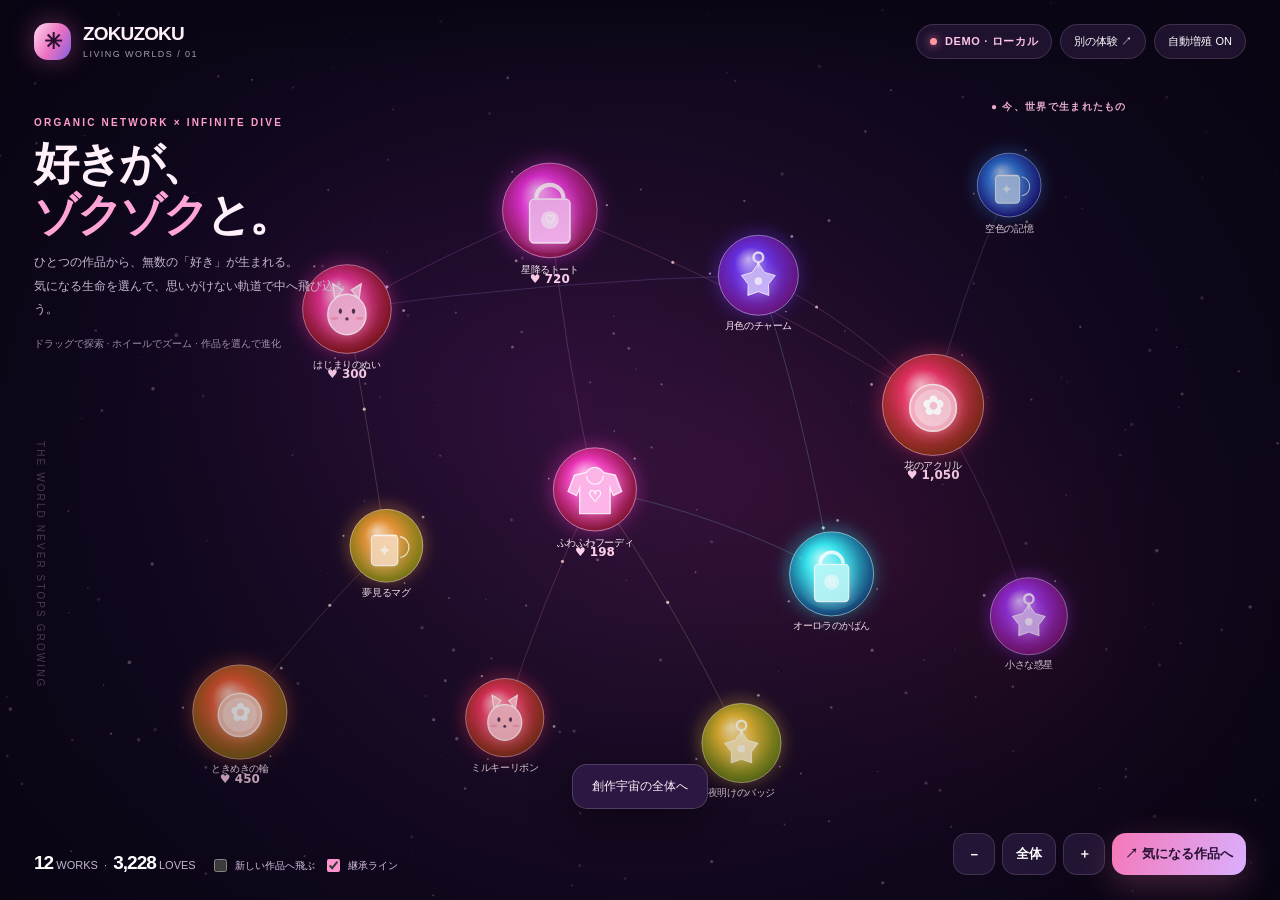
==== zokuzoku-living-worlds/01-living-cosmos.html @ f651d90e "feat(zokuzoku): build organic cosmos with dynamic non-linear dives" ====
<!doctype html><html lang="ja"><head><meta charset="utf-8"><meta name="viewport" content="width=device-width,initial-scale=1"><meta name="theme-color" content="#090513"><title>ZOKUZOKU — LIVING COSMOS</title><link rel="stylesheet" href="shared/theme.css"><style>
body{background:#090412}.leftnote{pointer-events:none}.scene-tint{position:fixed;inset:0;pointer-events:none;background:radial-gradient(ellipse at 50% 50%,transparent 25%,#05030b75 100%);z-index:1}.topbar,.leftnote,.bottombar{z-index:6}.topright .pill{color:#ffc5e9}.switchrow{display:flex;gap:8px;margin-top:6px}.switchrow label{font-size:10px;color:#d7c2df;display:flex;align-items:center;gap:5px}.switchrow input{accent-color:#ff95cf}.footmark{position:fixed;left:35px;top:49%;z-index:3;color:#cfa2df50;font-size:10px;letter-spacing:.21em;writing-mode:vertical-rl;pointer-events:none}.panel.open~.eventfeed{opacity:.5}
</style></head><body>
<canvas class="world" id="world" aria-label="作品がリアルタイムに増殖するインタラクティブな創作ネットワーク"></canvas><div class="scene-tint"></div>
<div class="overlay topbar"><a class="brand" href="index.html"><div class="brandicon">✳</div><div><b>ZOKUZOKU</b><small>LIVING WORLDS / 01</small></div></a><div class="topright"><span id="connection" class="pill"><i class="live-dot"></i>DEMO</span><a class="smallbtn" href="02-gravity-jam.html">別の体験 ↗</a><button id="toggleDemo" class="smallbtn">自動増殖 ON</button></div></div>
<div class="overlay leftnote"><div class="eyebrow">ORGANIC NETWORK × INFINITE DIVE</div><h1>好きが、<br><em>ゾクゾク</em>と。</h1><p>ひとつの作品から、無数の「好き」が生まれる。<br>気になる生命を選んで、思いがけない軌道で中へ飛び込もう。</p><div class="hint">ドラッグで探索 · ホイールでズーム · 作品を選んで進化</div></div>
<div class="footmark">THE WORLD NEVER STOPS GROWING</div>
<div id="eventfeed" class="eventfeed"><div class="feed-title">● 今、世界で生まれたもの</div><div id="feed"></div></div>
<div class="overlay bottombar"><div class="bottomleft"><div><b id="count">12</b> WORKS&nbsp;&nbsp;·&nbsp;&nbsp;<b id="totalLikes">—</b> LOVES</div><div class="switchrow"><label><input type="checkbox" id="follow"> 新しい作品へ飛ぶ</label><label><input type="checkbox" id="showLines" checked> 継承ライン</label></div></div><div class="controls"><button class="control" id="zoomOut" title="縮小">−</button><button class="control" id="reset" title="全体を見る">全体</button><button class="control" id="zoomIn" title="拡大">＋</button><button class="control primary" id="random">↗ 気になる作品へ</button></div></div>
<aside class="panel" id="panel" aria-label="作品の詳細"><div class="panelhead"><span id="sourceLabel">CREATION DETAILS</span><button class="close" id="close" aria-label="閉じる">×</button></div><div class="panel-art"><canvas id="preview"></canvas></div><h2 id="artTitle">作品名</h2><div id="artBy" class="byline">—</div><div class="votes"><div><strong id="likeNumber">0</strong><small>この作品を「好き」</small></div><button class="control primary" id="love">♡ 好き！</button></div><label class="label" for="prompt">この作品の、どんなところを進化させる？</label><input class="prompt" id="prompt" maxlength="100" placeholder="例：もっとふわふわ、夜空の色に…"><button class="bigbtn" id="evolve">✦ この作品から新しく生み出す</button><div class="gridbtn"><button class="bigbtn outlinebtn" id="mix">↗ 別の作品と融合</button><button class="bigbtn outlinebtn" id="dive">◎ もう一度ダイブ</button></div><p class="micronote">生成ビジュアルは試作用の描画です。画像生成AIには未接続です。デモで追加した作品は共有されません。</p></aside>
<div class="toast" id="toast" role="status"></div>
<script src="shared/model.js"></script><script src="shared/live.js"></script><script>
(()=>{'use strict';
const M=ZokoModel,$=s=>document.querySelector(s),canvas=$('#world'),ctx=canvas.getContext('2d'),reduced=matchMedia('(prefers-reduced-motion: reduce)').matches;
let w=0,h=0,dpr=1,pan={x:0,y:0,z:.58,r:0},target={x:0,y:0,z:.58,r:0},flight=null,selected=null,hover=null,mixFrom=null,time=0,animateDemo=true,follow=false,lines=true,lastDemo=0,lastTs=0,drag=null,initializing=true;
const nodes=M.seeds.map(n=>({...n,bornAt:0})),map=new Map(nodes.map(n=>[n.id,n])),ripples=[],particles=[],stars=Array.from({length:235},()=>({x:Math.random(),y:Math.random(),r:.3+Math.random()*1.6,a:Math.random()*6.28}));
function toast(txt){const el=$('#toast');el.textContent=txt;el.classList.add('show');clearTimeout(toast.timer);toast.timer=setTimeout(()=>el.classList.remove('show'),2900)}
function feed(html){const el=$('#feed'),div=document.createElement('div');div.className='feed-entry';div.textContent=html;el.prepend(div);while(el.children.length>3)el.lastChild.remove()}
function totals(){$('#count').textContent=nodes.length;$('#totalLikes').textContent=nodes.reduce((x,n)=>x+n.votes,0).toLocaleString('ja-JP')}
function addNode(n,src='demo',quiet=false){if(map.has(n.id))return;n={...n,bornAt:quiet?0:performance.now(),vx:0,vy:0};nodes.push(n);map.set(n.id,n);if(!quiet){ripples.push({x:n.x,y:n.y,at:performance.now(),hue:n.hue});if(src==='demo')feed('DEMO · 新しい作品が生まれました');else feed(`${n.author||'誰か'}が「${n.title}」を生成`);if(follow)flyTo(n,true)}totals()}
function onEvent(e){if(e.type==='create'){const n=e.payload?.node;if(n)addNode(n,'live',initializing)}else if(e.type==='like'){const n=map.get(e.payload?.nodeId);if(n){n.votes=Math.max(0,Number(e.payload.votes??(n.votes+1)));ripples.push({x:n.x,y:n.y,at:performance.now(),hue:n.hue});if(selected?.id===n.id)panelUpdate();totals()}}}
function status(s){$('#connection').innerHTML=`<i class="live-dot"></i>${s==='live'?'LIVE · 共有':s==='reconnecting'?'再接続中':'DEMO · ローカル'}`}
const live=ZokoLive.connection(onEvent,status);
function resize(){w=innerWidth;h=innerHeight;dpr=Math.min(devicePixelRatio||1,2);canvas.width=w*dpr;canvas.height=h*dpr;canvas.style.width=w+'px';canvas.style.height=h+'px';ctx.setTransform(dpr,0,0,dpr,0,0)}
const ease=t=>1-Math.pow(1-t,4),lerp=(a,b,t)=>a+(b-a)*t;
function xy(n){const dx=(n.x-pan.x)*pan.z,dy=(n.y-pan.y)*pan.z,c=Math.cos(pan.r),s=Math.sin(pan.r);return{x:w/2+dx*c-dy*s,y:h/2+dx*s+dy*c}}
function fromScreen(x,y){const dx=x-w/2,dy=y-h/2,c=Math.cos(-pan.r),s=Math.sin(-pan.r);return{x:pan.x+(dx*c-dy*s)/pan.z,y:pan.y+(dx*s+dy*c)/pan.z}}
function beginTransform(){ctx.translate(w/2,h/2);ctx.rotate(pan.r);ctx.scale(pan.z,pan.z);ctx.translate(-pan.x,-pan.y)}
function flyTo(n,soft=false){if(reduced){pan={x:n.x,y:n.y,z:Math.max(.7,Math.min(1.65,130/M.nodeRadius(n.votes))),r:0};target={...pan};return}
const styles=['spiral','swoop','whip','arc','glide'];let shape=styles[Math.floor(Math.random()*styles.length)];let end={x:n.x,y:n.y,z:soft?.82:M.clamp(160/M.nodeRadius(n.votes),1.08,1.7),r:0},start={...pan};
const dx=end.x-start.x,dy=end.y-start.y,dist=Math.hypot(dx,dy),side=(Math.random()>.5?1:-1),a=M.rand(.21,.65),offset=Math.min(850,dist*a+100);
flight={start,end,at:performance.now(),dur:soft?930:M.rand(920,1580),shape,side,offset,nx:-dy/(dist||1),ny:dx/(dist||1)};
}
function advanceCamera(now){if(flight){const f=M.clamp((now-flight.at)/flight.dur,0,1),e=ease(f),g=Math.sin(Math.PI*f),s=flight.start,t=flight.end;
let bend=0;if(flight.shape==='spiral')bend=g*flight.offset*Math.cos(f*3*Math.PI)*.45;else if(flight.shape==='swoop')bend=g*flight.offset;else if(flight.shape==='whip')bend=Math.sin(Math.PI*f*.7)*flight.offset*(1-f);else if(flight.shape==='arc')bend=g*flight.offset*.63;else bend=Math.sin(Math.PI*f*2)*flight.offset*.25;
pan.x=lerp(s.x,t.x,e)+flight.nx*bend*flight.side;pan.y=lerp(s.y,t.y,e)+flight.ny*bend*flight.side;
const dip=flight.shape==='whip'?Math.sin(Math.PI*f)*.46:flight.shape==='spiral'?.35*Math.sin(Math.PI*f):0;
pan.z=lerp(s.z,t.z,e)*(1+dip);pan.r=(flight.shape==='spiral'?Math.sin(Math.PI*f*2)*.09:flight.shape==='arc'?Math.sin(Math.PI*f)*.06:0)*flight.side;
if(f>=1){flight=null;target={...pan}}}else{pan.x=lerp(pan.x,target.x,.085);pan.y=lerp(pan.y,target.y,.085);pan.z=lerp(pan.z,target.z,.105);pan.r=lerp(pan.r,0,.05)}}
function background(now){const gr=ctx.createRadialGradient(w*.5,h*.54,20,w*.5,h*.54,Math.max(w,h)*.85);gr.addColorStop(0,'#271031');gr.addColorStop(.47,'#120821');gr.addColorStop(1,'#05040c');ctx.fillStyle=gr;ctx.fillRect(0,0,w,h);
for(const s of stars){let x=(s.x*w-pan.x*.016*s.r+w*10)%w,y=(s.y*h-pan.y*.017*s.r+h*10)%h;ctx.fillStyle=`rgba(255,215,243,${.14+.22*Math.sin(now*.00045+s.a)**2})`;ctx.beginPath();ctx.arc(x,y,s.r,0,7);ctx.fill()}
for(let k=0;k<5;k++){const x=w*(.25+k*.15)+Math.sin(now*.00013+k)*50,y=h*(.35+k*.09);const gg=ctx.createRadialGradient(x,y,0,x,y,360);gg.addColorStop(0,`hsla(${285+k*17},90%,55%,.055)`);gg.addColorStop(1,'transparent');ctx.fillStyle=gg;ctx.fillRect(x-360,y-360,720,720)}
}
function edges(now){if(!lines)return;for(const n of nodes){for(const id of n.parentIds||[]){let p=map.get(id);if(!p)continue;let mx=(p.x+n.x)/2,my=(p.y+n.y)/2-18,cp=Math.cos(now*.0004+n.hue)*20;
ctx.beginPath();ctx.moveTo(p.x,p.y);ctx.quadraticCurveTo(mx+cp,my-cp,n.x,n.y);ctx.strokeStyle=`hsla(${n.hue},90%,78%,.21)`;ctx.lineWidth=1.7;ctx.stroke();const k=((now*.00014+(n.hue/360))%1),x=(1-k)*(1-k)*p.x+2*(1-k)*k*(mx+cp)+k*k*n.x,y=(1-k)*(1-k)*p.y+2*(1-k)*k*(my-cp)+k*k*n.y;ctx.fillStyle=`hsla(${n.hue},100%,90%,.78)`;ctx.beginPath();ctx.arc(x,y,2.8,0,7);ctx.fill()}}
}
function draw(now){requestAnimationFrame(draw);if(!lastTs)lastTs=now;time=now/1000;advanceCamera(now);ctx.setTransform(dpr,0,0,dpr,0,0);background(now);ctx.save();beginTransform();edges(now);
for(const n of nodes){const q=xy(n),r=M.nodeRadius(n.votes),screenR=r*pan.z;if(screenR<2||q.x<-(screenR+120)||q.x>w+screenR+120||q.y<-(screenR+120)||q.y>h+screenR+120)continue;
const age=n.bornAt?(now-n.bornAt)/850:1,scale=reduced?1:M.clamp(age,0,1),pop=1+Math.sin(Math.PI*scale)*.35;let rr=r*(.1+scale*.9)*pop;
if(n.id===hover?.id)rr*=1.08;M.nodeArt(ctx,n,rr,time,n.id===selected?.id);
ctx.textAlign='center';ctx.font=`${Math.max(12,Math.min(17,15/pan.z))}px system-ui`;ctx.fillStyle='#ffeaf6';ctx.shadowColor='#1a0828';ctx.shadowBlur=8;ctx.fillText(n.title,n.x,n.y+rr+25);ctx.shadowBlur=0;
if(n.votes>170){ctx.font=`bold ${Math.max(10,12/pan.z)}px system-ui`;ctx.fillStyle='#ffd0eb';ctx.fillText('♥ '+n.votes.toLocaleString(),n.x,n.y+rr+43)}
}
for(let i=ripples.length-1;i>=0;i--){const rr=ripples[i],age=(now-rr.at)/1400;if(age>=1){ripples.splice(i,1);continue}ctx.beginPath();ctx.arc(rr.x,rr.y,35+age*135,0,7);ctx.strokeStyle=`hsla(${rr.hue},100%,79%,${(1-age)*.65})`;ctx.lineWidth=3-age*2;ctx.stroke()}
ctx.restore();if(now-lastDemo>4700+Math.sin(now*.00013)*1200&&animateDemo&&nodes.length<155){lastDemo=now;simulate()}}
function hit(x,y){const p=fromScreen(x,y);for(let i=nodes.length-1;i>=0;i--){const n=nodes[i],r=M.nodeRadius(n.votes)*1.1;if(Math.hypot(p.x-n.x,p.y-n.y)<r)return n}return null}
function preview(){const cv=$('#preview'),c=cv.getContext('2d');cv.width=280*devicePixelRatio;cv.height=180*devicePixelRatio;c.scale(devicePixelRatio,devicePixelRatio);c.clearRect(0,0,280,180);if(!selected)return;const n=selected;c.save();c.translate(140,93);const g=c.createRadialGradient(0,0,0,0,0,82);g.addColorStop(0,`hsla(${n.hue},85%,63%,.42)`);g.addColorStop(1,'transparent');c.fillStyle=g;c.fillRect(-100,-90,200,180);M.merch(c,n.kind,n.hue,134);c.restore()}
function panelUpdate(){if(!selected)return;$('#sourceLabel').textContent=selected.author?.startsWith('DEMO')?'DEMO CREATION':'CREATION DETAILS';$('#artTitle').textContent=selected.title;$('#artBy').textContent='by '+selected.author+' · '+(selected.parentIds?.length?`${selected.parentIds.length}つの親作品から派生`:'はじまりの作品');$('#likeNumber').textContent=selected.votes.toLocaleString();$('#love').textContent=(localStorage.getItem('zoko:loved:'+selected.id)?'♥ 応援済み':'♡ 好き！');preview()}
function open(n){selected=n;panelUpdate();$('#panel').classList.add('open');flyTo(n)}
function close(){$('#panel').classList.remove('open');mixFrom=null;selected=null}
async function evolve(parents){const prompt=$('#prompt').value;const n=M.makeChild(parents,prompt);try{await live.publish('create',{node:n});const actual=map.get(n.id);if(actual)open(actual);$('#prompt').value='';toast('新しい「好き」が生まれました！')}catch(e){toast(e.message)}}
function simulate(){const list=nodes.filter(n=>n.votes<1000),p=list[Math.floor(Math.random()*list.length)],title=['もっと透明な','花びらの','夢色の','光る','ゆめかわ','小さな','とびきりの','ふわふわの'][Math.floor(Math.random()*8)]+'アレンジ';const n=M.makeChild([p],title,'DEMO CREATOR');n.id='demo'+Math.random().toString(36).slice(2);n.votes=Math.round(M.rand(1,85));addNode(n,'demo')}
$('#close').onclick=close;$('#evolve').onclick=()=>selected&&evolve([selected]);$('#love').onclick=async()=>{if(!selected)return;if(localStorage.getItem('zoko:loved:'+selected.id)){toast('この作品はすでに応援しています');return}const n=selected;try{await live.publish('like',{nodeId:n.id});localStorage.setItem('zoko:loved:'+n.id,'1');panelUpdate();toast('好き！が作品の成長につながりました ♡')}catch(e){toast(e.message)}};
$('#dive').onclick=()=>selected&&flyTo(selected);$('#mix').onclick=()=>{if(!selected)return;mixFrom=selected;$('#panel').classList.remove('open');toast('融合する2つ目の作品を選んでください')};
$('#toggleDemo').onclick=()=>{animateDemo=!animateDemo;$('#toggleDemo').textContent='自動増殖 '+(animateDemo?'ON':'OFF');toast(animateDemo?'デモ自動増殖を再開':'デモ自動増殖を停止')};
$('#follow').onchange=e=>follow=e.target.checked;$('#showLines').onchange=e=>lines=e.target.checked;
$('#reset').onclick=()=>{flight=null;target={x:0,y:45,z:Math.min(w/2100,h/1600,.82),r:0};close();toast('創作宇宙の全体へ')};
$('#zoomIn').onclick=()=>{flight=null;target.z=M.clamp(target.z*1.35,.22,3)};$('#zoomOut').onclick=()=>{flight=null;target.z=M.clamp(target.z/1.35,.22,3)};
$('#random').onclick=()=>{const n=nodes[Math.floor(Math.random()*nodes.length)];open(n)};
canvas.addEventListener('pointerdown',e=>{canvas.setPointerCapture(e.pointerId);drag={x:e.clientX,y:e.clientY,lastX:e.clientX,lastY:e.clientY,moved:false}});
canvas.addEventListener('pointermove',e=>{if(drag){const dx=e.clientX-drag.lastX,dy=e.clientY-drag.lastY;if(Math.hypot(e.clientX-drag.x,e.clientY-drag.y)>5)drag.moved=true;if(drag.moved){flight=null;target.x-=dx/pan.z;target.y-=dy/pan.z;pan.x=target.x;pan.y=target.y}drag.lastX=e.clientX;drag.lastY=e.clientY}else{hover=hit(e.clientX,e.clientY);canvas.style.cursor=hover?'pointer':'grab'}});
canvas.addEventListener('pointerup',e=>{if(!drag)return;if(!drag.moved){const n=hit(e.clientX,e.clientY);if(n&&mixFrom){const p=mixFrom;mixFrom=null;open(p);if(n.id!==p.id)evolve([p,n]);else toast('異なる作品を選んでください')}else if(n)open(n);else close()}drag=null});
canvas.addEventListener('wheel',e=>{e.preventDefault();flight=null;const old=pan.z,next=M.clamp(old*Math.exp(-e.deltaY*.0012),.22,3.5),world=fromScreen(e.clientX,e.clientY);target.z=pan.z=next;const moved=fromScreen(e.clientX,e.clientY);target.x=pan.x+=world.x-moved.x;target.y=pan.y+=world.y-moved.y},{passive:false});
window.addEventListener('keydown',e=>{if(e.key==='Escape')close();if(e.target instanceof HTMLInputElement)return;if(e.key==='+'||e.key==='=')$('#zoomIn').click();if(e.key==='-')$('#zoomOut').click()});window.addEventListener('resize',resize);
resize();$('#reset').click();lastDemo=performance.now();live.init().then(()=>{initializing=false;totals()});totals();requestAnimationFrame(draw);
})();
</script></body></html>
---- zokuzoku-living-worlds/shared/theme.css ----
:root{color-scheme:dark;--pink:#ff80be;--cream:#fff0f9;--muted:#bcadc8;--border:rgba(255,222,249,.15);--glass:rgba(24,14,39,.75)}
*{box-sizing:border-box}html,body{margin:0;min-height:100%;font-family:Inter,"Noto Sans JP","Hiragino Kaku Gothic ProN",sans-serif}body{background:#090513;color:var(--cream);-webkit-font-smoothing:antialiased}button,input{font:inherit}button{cursor:pointer}button:focus-visible,input:focus-visible,a:focus-visible{outline:2px solid #ffbeeb;outline-offset:3px}a{color:inherit;text-decoration:none}
.world{display:block;position:fixed;inset:0;width:100%;height:100%;touch-action:none;cursor:grab}.world:active{cursor:grabbing}
.overlay{position:fixed;z-index:5;pointer-events:none}.overlay>*{pointer-events:auto}
.topbar{left:0;top:0;right:0;display:flex;justify-content:space-between;align-items:center;gap:15px;padding:23px 34px;background:linear-gradient(#090513c7,transparent)}
.brand{display:flex;align-items:center;gap:12px}.brandicon{width:37px;height:37px;border-radius:14px;background:linear-gradient(120deg,#ffdaf1,#ed72c2 52%,#825fe1);box-shadow:0 0 26px #ea64bc64;display:grid;place-items:center;color:#2a0f2f;font-size:22px;font-weight:900}.brand b{font-size:19px;letter-spacing:-.045em;line-height:1}.brand small{display:block;font-size:9px;margin-top:5px;letter-spacing:.16em;color:#a99aaf}.topright{display:flex;gap:8px;align-items:center}.pill,.smallbtn{padding:9px 13px;border-radius:100px;border:1px solid var(--border);background:rgba(42,27,62,.65);backdrop-filter:blur(15px);font-size:11px;color:white}.pill{font-weight:800;letter-spacing:.06em;white-space:nowrap}.live-dot{display:inline-block;height:7px;width:7px;background:#ff9a9d;border-radius:50%;margin-right:8px;box-shadow:0 0 10px #ff75ab;animation:blink 2s infinite}@keyframes blink{50%{opacity:.45}}.smallbtn:hover{background:rgba(104,56,118,.7)}
.leftnote{top:117px;left:34px;max-width:368px}.eyebrow{font-size:10px;font-weight:900;letter-spacing:.22em;color:#ff9ecc;text-transform:uppercase}.leftnote h1{font-size:clamp(32px,3.5vw,56px);margin:10px 0 12px;letter-spacing:-.065em;line-height:1.13}.leftnote h1 em{font-style:normal;color:#ffa4d6}.leftnote p{font-size:12px;line-height:1.95;color:#c5b6ce;max-width:328px;margin:0}.hint{margin-top:14px;font-size:10px;color:#9f90ad;line-height:1.8}
.bottombar{bottom:25px;left:34px;right:34px;display:flex;align-items:end;justify-content:space-between;gap:10px}.bottomleft{display:flex;gap:14px;align-items:center;font-size:11px;color:#c4b5d0}.bottomleft b{font-size:19px;color:#fff;letter-spacing:-.05em}.controls{display:flex;gap:7px;align-items:center}.control{border:1px solid var(--border);background:rgba(41,26,61,.8);backdrop-filter:blur(14px);border-radius:14px;min-width:42px;height:42px;padding:0 13px;color:#fff;font-size:13px;font-weight:750}.control:hover{background:rgba(111,62,127,.8)}.control.primary{background:linear-gradient(110deg,#f577b7,#dab0ff);color:#240f32;border:0;box-shadow:0 10px 33px #f477aa40}
.panel{position:fixed;z-index:9;right:25px;top:94px;bottom:92px;width:346px;max-height:740px;overflow:auto;border:1px solid rgba(255,224,250,.21);background:rgba(20,13,35,.94);backdrop-filter:blur(30px);border-radius:25px;padding:22px;box-shadow:0 36px 110px #0009;transform:translateX(calc(100% + 55px));opacity:0;transition:transform .45s cubic-bezier(.18,.84,.15,1),opacity .3s}.panel.open{transform:translateX(0);opacity:1}.panelhead{display:flex;justify-content:space-between;align-items:center;gap:7px}.panelhead span{font-size:11px;letter-spacing:.12em;color:#ffaad8;font-weight:800}.close{border:0;background:#ffffff18;color:#fff;border-radius:10px;height:31px;width:31px;font-size:20px}.panel-art{height:181px;display:flex;justify-content:center;align-items:center;border:1px solid #ffffff15;background:radial-gradient(circle at 50% 43%,#74346965,transparent 63%),#ffffff07;margin:14px 0;border-radius:19px}.panel-art canvas{height:180px;width:100%}.panel h2{font-size:22px;letter-spacing:-.04em;margin:12px 0 7px}.byline{font-size:11px;color:#b7a6c1;line-height:1.8}.votes{display:flex;align-items:center;justify-content:space-between;padding:13px 0;border-top:1px solid #ffffff15;border-bottom:1px solid #ffffff15;margin:17px 0}.votes strong{font-size:24px;color:#ffd6ed}.votes small{display:block;font-size:10px;color:#b4a0c4}.label{display:block;font-size:11px;font-weight:800;color:#d4bedb;margin:13px 0 7px}.prompt{width:100%;background:#ffffff0e;border:1px solid #ffffff27;outline:0;border-radius:13px;padding:13px;color:white;font-size:12px}.prompt:focus{border-color:#f7addb}.prompt::placeholder{color:#877797}.bigbtn{width:100%;padding:14px 12px;margin-top:10px;border-radius:13px;background:linear-gradient(110deg,#ff89b8,#d5a3ff);color:#210a31;font-size:12px;border:0;font-weight:900}.outlinebtn{background:#ffffff09;border:1px solid #ffffff26;color:#ffeef9}.gridbtn{display:grid;grid-template-columns:1fr 1fr;gap:8px}.gridbtn button{font-size:11px}.micronote{font-size:10px;line-height:1.8;color:#a996b7;margin-top:12px}
.toast{position:fixed;z-index:20;bottom:91px;left:50%;transform:translate(-50%,10px);opacity:0;transition:.25s;pointer-events:none;border-radius:15px;border:1px solid #ffffff2b;background:#2f1a46e8;backdrop-filter:blur(15px);box-shadow:0 10px 42px #0007;padding:13px 19px;font-size:12px;text-align:center;max-width:90vw}.toast.show{opacity:1;transform:translate(-50%,0)}
.eventfeed{position:fixed;z-index:4;top:100px;right:27px;width:min(262px,30vw);pointer-events:none}.feed-title{font-size:10px;color:#e8acd1;letter-spacing:.13em;font-weight:800;margin:0 0 8px}.feed-entry{font-size:11px;line-height:1.5;color:#e5d2ea;padding:10px 12px;margin:6px 0;border:1px solid #ffffff16;border-radius:11px;background:#170e2baa;backdrop-filter:blur(9px);animation:rise .6s both}.feed-entry b{color:#ffc2e1}@keyframes rise{from{opacity:0;transform:translateY(8px)}to{opacity:1;transform:translateY(0)}}
@media(max-width:760px){.topbar{padding:16px}.brand b{font-size:17px}.brandicon{height:32px;width:32px}.topright .smallbtn:nth-last-child(2){display:none}.leftnote{left:19px;top:83px;max-width:240px}.leftnote h1{font-size:34px}.leftnote p{font-size:10px}.hint{display:none}.eventfeed{top:auto;bottom:82px;right:13px;width:190px}.feed-entry{font-size:9px;padding:7px}.feed-entry:nth-of-type(n+3){display:none}.feed-title{font-size:9px}.bottombar{left:17px;right:14px;bottom:15px}.bottomleft{font-size:9px;display:block}.bottomleft b{font-size:15px}.controls .control{height:38px;min-width:35px;padding:0 9px;font-size:11px}.panel{top:auto;bottom:0;left:0;right:0;width:100%;height:min(71vh,650px);max-height:none;border-radius:23px 23px 0 0;transform:translateY(105%);padding:16px 20px 30px}.panel.open{transform:translateY(0)}.panel-art{height:128px;margin:9px 0}.panel-art canvas{height:127px}.panel h2{font-size:19px}.toast{bottom:70px}}
@media(prefers-reduced-motion:reduce){*,*::before,*::after{transition-duration:.001ms!important;animation-duration:.001ms!important}}
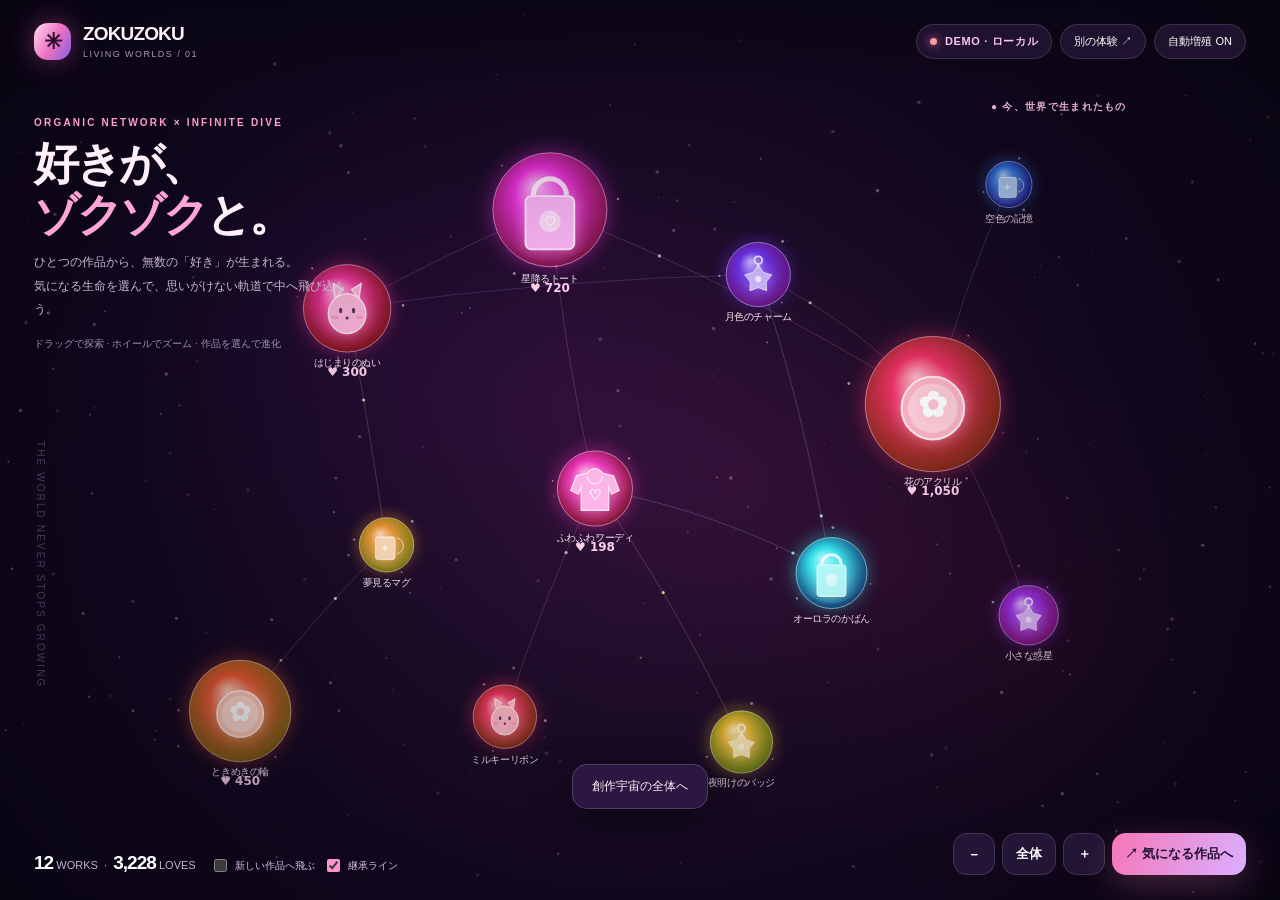
==== commit 0d4435cd: "fix(zokuzoku): distinguish real SSE creation from demo growth" ====
--- a/zokuzoku-living-worlds/01-living-cosmos.html
+++ b/zokuzoku-living-worlds/01-living-cosmos.html
@@ -19,7 +19,7 @@
 function totals(){$('#count').textContent=nodes.length;$('#totalLikes').textContent=nodes.reduce((x,n)=>x+n.votes,0).toLocaleString('ja-JP')}
 function addNode(n,src='demo',quiet=false){if(map.has(n.id))return;n={...n,bornAt:quiet?0:performance.now(),vx:0,vy:0};nodes.push(n);map.set(n.id,n);if(!quiet){ripples.push({x:n.x,y:n.y,at:performance.now(),hue:n.hue});if(src==='demo')feed('DEMO · 新しい作品が生まれました');else feed(`${n.author||'誰か'}が「${n.title}」を生成`);if(follow)flyTo(n,true)}totals()}
 function onEvent(e){if(e.type==='create'){const n=e.payload?.node;if(n)addNode(n,'live',initializing)}else if(e.type==='like'){const n=map.get(e.payload?.nodeId);if(n){n.votes=Math.max(0,Number(e.payload.votes??(n.votes+1)));ripples.push({x:n.x,y:n.y,at:performance.now(),hue:n.hue});if(selected?.id===n.id)panelUpdate();totals()}}}
-function status(s){$('#connection').innerHTML=`<i class="live-dot"></i>${s==='live'?'LIVE · 共有':s==='reconnecting'?'再接続中':'DEMO · ローカル'}`}
+function status(s){if(s==='live'&&animateDemo){animateDemo=false;$('#toggleDemo').textContent='自動増殖 OFF'}$('#connection').innerHTML=`<i class="live-dot"></i>${s==='live'?'LIVE · 共有':s==='reconnecting'?'再接続中':'DEMO · ローカル'}`}
 const live=ZokoLive.connection(onEvent,status);
 function resize(){w=innerWidth;h=innerHeight;dpr=Math.min(devicePixelRatio||1,2);canvas.width=w*dpr;canvas.height=h*dpr;canvas.style.width=w+'px';canvas.style.height=h+'px';ctx.setTransform(dpr,0,0,dpr,0,0)}
 const ease=t=>1-Math.pow(1-t,4),lerp=(a,b,t)=>a+(b-a)*t;
